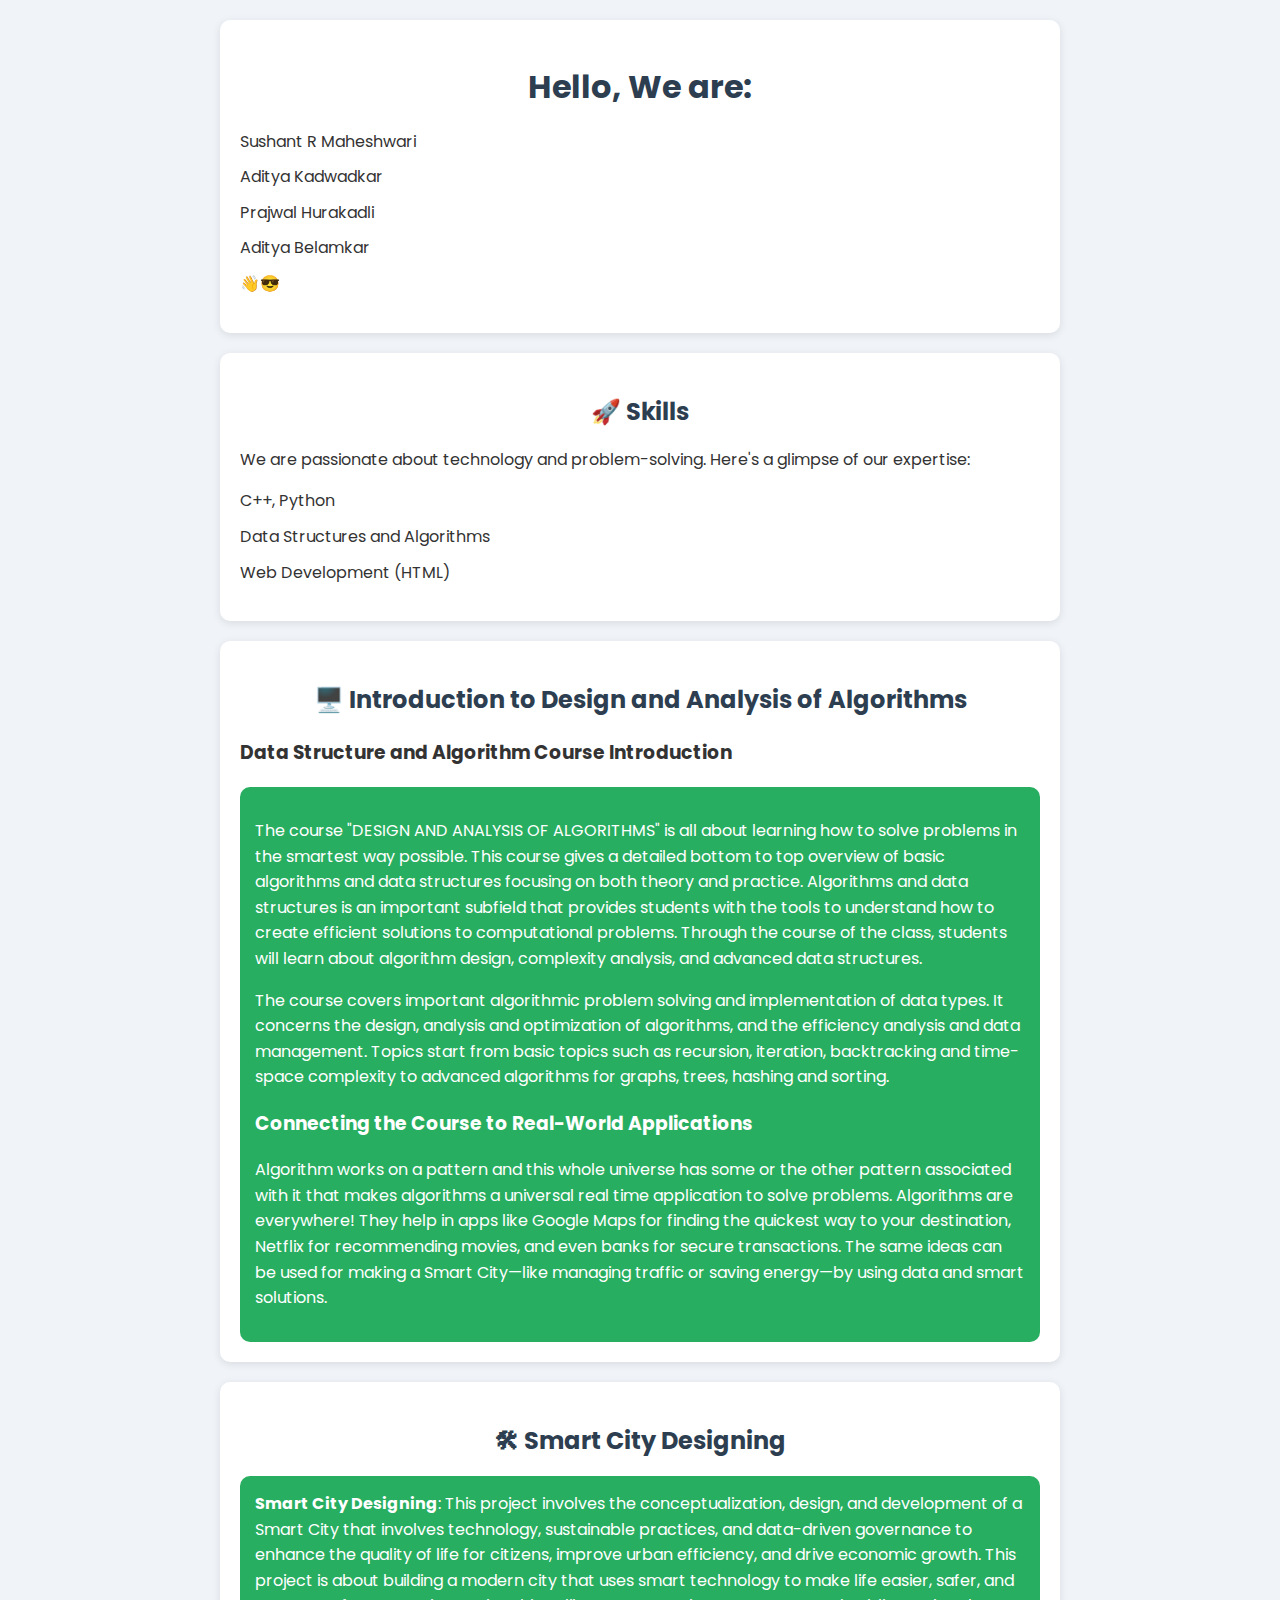
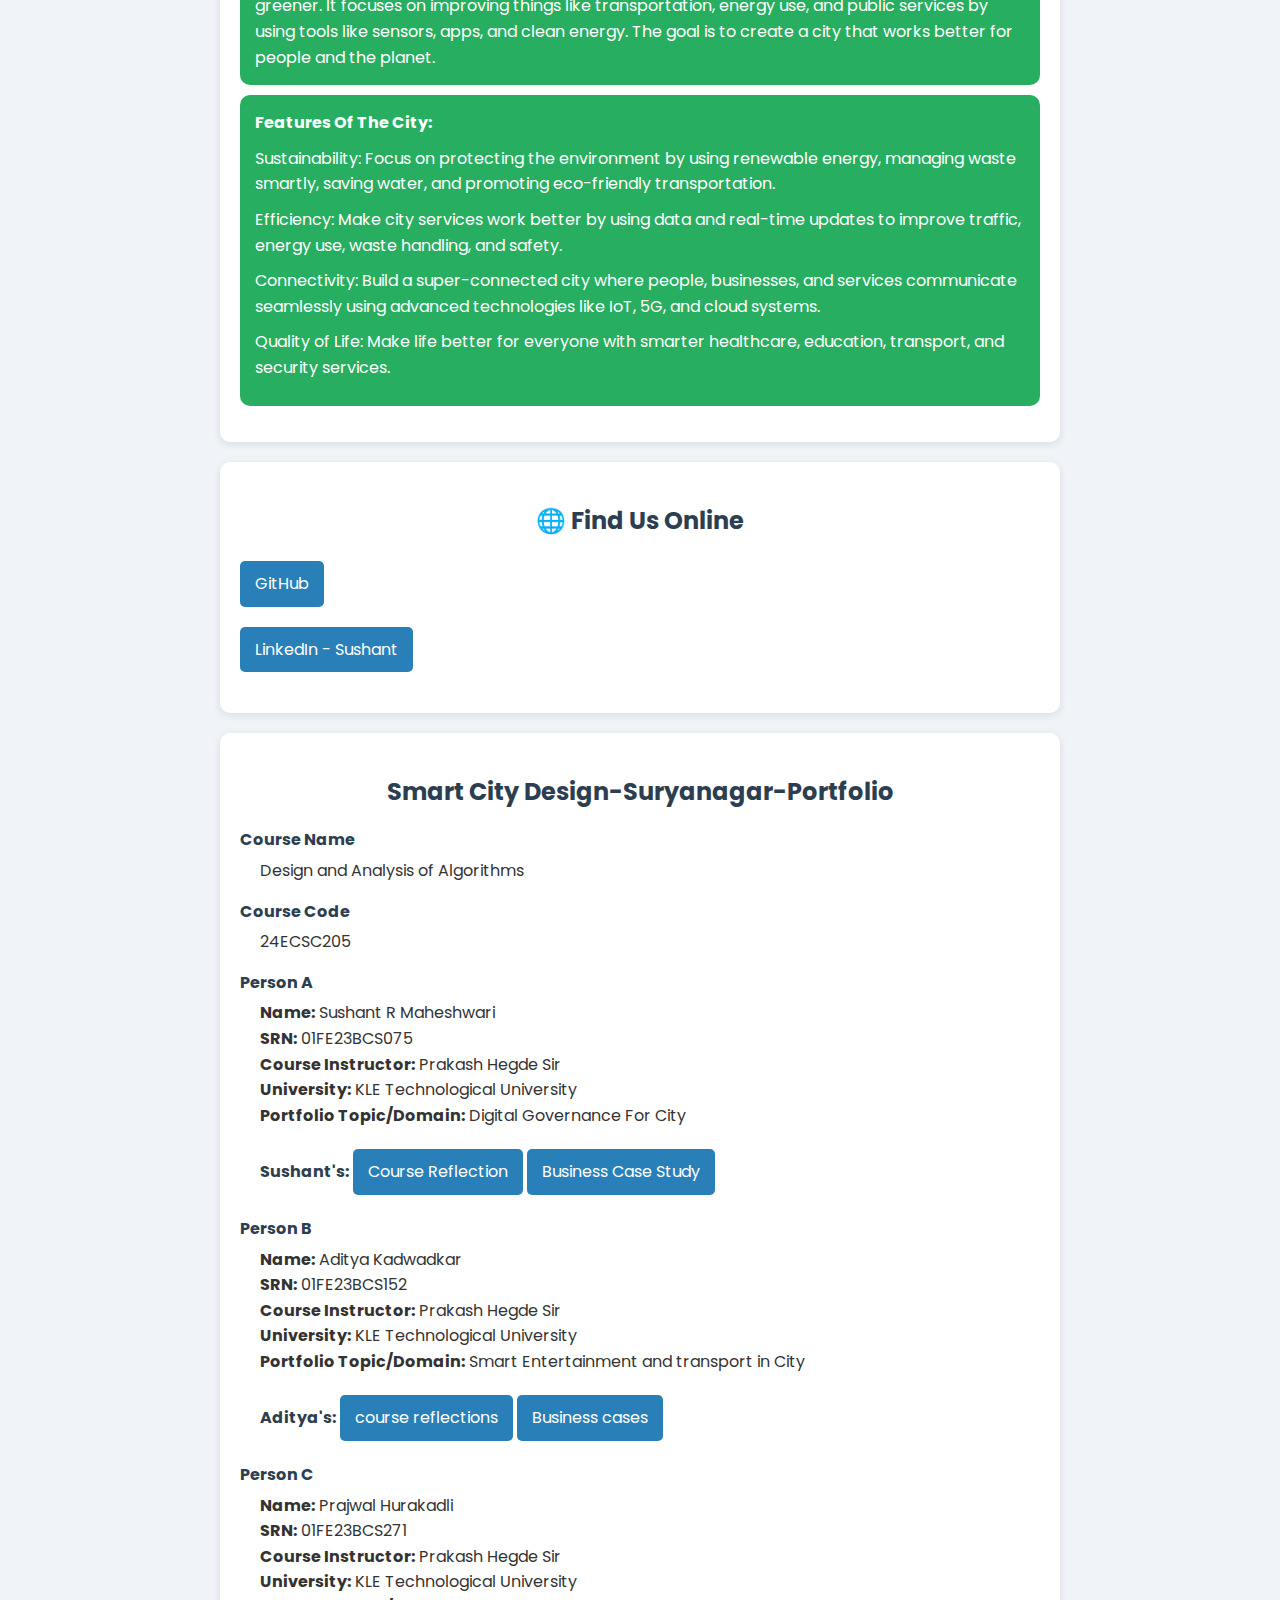
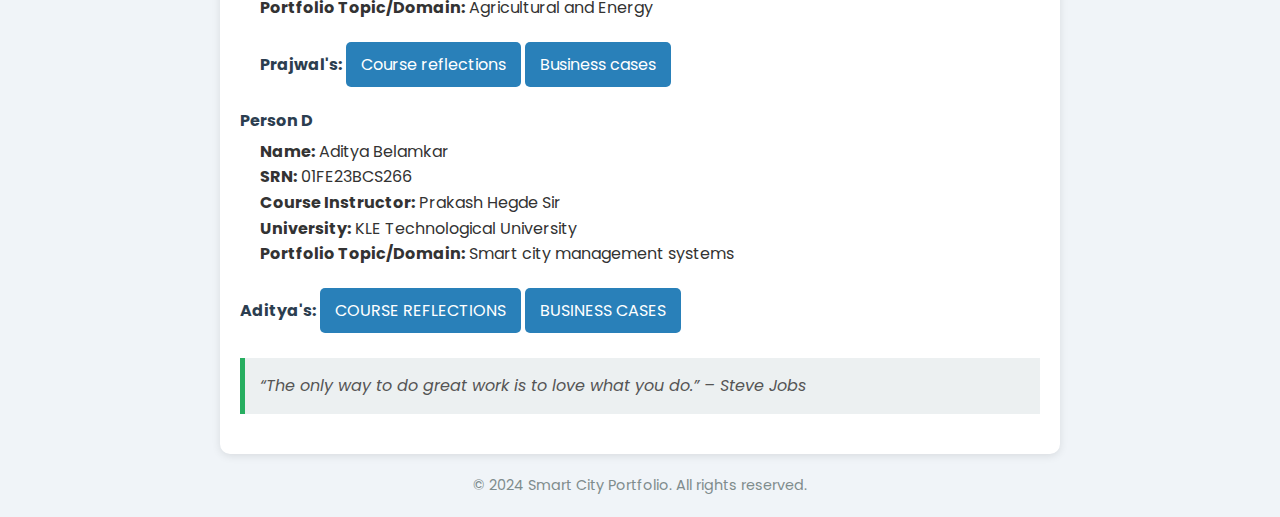
==== index.html @ e856e41c "index.html" ====
<!DOCTYPE html>
<html lang="en">
<head>
    <meta charset="UTF-8">
    <meta name="viewport" content="width=device-width, initial-scale=1.0">
    <title>Portfolio</title>
    <link href="https://fonts.googleapis.com/css2?family=Poppins:wght@300;400;600&display=swap" rel="stylesheet">
    <style>
        body {
            font-family: 'Poppins', sans-serif;
            margin: 0;
            padding: 0;
            background-color: #f0f4f8; /* Soft light blue */
            color: #333; /* Dark text for contrast */
            line-height: 1.6;
        }

        header, section {
            margin: 20px auto;
            padding: 20px;
            max-width: 800px;
            background-color: white; /* Clean white sections */
            box-shadow: 0 2px 8px rgba(0, 0, 0, 0.1); /* Subtle shadow */
            border-radius: 10px;
        }

        h1, h2 {
            text-align: center;
            color: #2c3e50; /* Deep blue for headings */
            margin-bottom: 10px;
        }

        h1 {
            font-size: 2rem;
        }

        h2 {
            font-size: 1.5rem;
        }

        ul {
            list-style: none;
            padding: 0;
        }

        ul li {
            margin: 10px 0;
        }

        .project-description {
            background-color: #27ae60; /* Green background for emphasis */
            color: white;
            padding: 15px;
            border-radius: 10px;
            font-size: 1rem;
        }

        a {
            text-decoration: none;
            color: white;
        }

        a:hover {
            opacity: 0.9;
        }

        .button {
            display: inline-block;
            background-color: #2980b9; /* Vibrant blue */
            padding: 10px 15px;
            margin: 5px 0;
            border-radius: 5px;
            font-size: 1rem;
            text-align: center;
        }

        .button:hover {
            background-color: #21618c; /* Slightly darker on hover */
        }

        blockquote {
            font-style: italic;
            margin: 20px 0;
            padding: 15px;
            background-color: #ecf0f1; /* Light grey */
            border-left: 5px solid #27ae60; /* Green border */
            color: #555;
        }

        dl dt {
            font-weight: bold;
            margin-top: 10px;
            color: #2c3e50; /* Dark blue for emphasis */
        }

        dl dd {
            margin: 5px 0 15px 20px;
        }

        footer {
            text-align: center;
            margin: 20px 0;
            font-size: 0.9rem;
            color: #7f8c8d; /* Muted grey */
        }
    </style>
</head>
<body>
    <header>
        <h1>Hello, We are:</h1>
        <ul>
            <li>Sushant R Maheshwari</li>
            <li>Aditya Kadwadkar</li>
            <li>Prajwal Hurakadli</li>
            <li>Aditya Belamkar </li>
            <li>👋😎</li>
        </ul>
    </header>
 <section>
        <h2>🚀 Skills</h2>
        <p>We are passionate about technology and problem-solving. Here's a glimpse of our expertise:</p>
        <ul>
            <li>C++, Python</li>
            <li>Data Structures and Algorithms</li>
            <li>Web Development (HTML)</li>
        </ul>
    </section>
    
<section>
    <h2>🖥️ Introduction to Design and Analysis of Algorithms</h2>
    <h3>Data Structure and Algorithm Course Introduction</h3>
    <div class="project-description">
        <p>
            The course "DESIGN AND ANALYSIS OF ALGORITHMS" is all about learning how to solve problems in the smartest way possible. 
            This course gives a detailed bottom to top overview of basic algorithms and data structures focusing on both theory and practice. Algorithms and data structures is an important subfield that provides students with the tools to understand how to create efficient solutions to computational problems. Through the course of the class, students will learn about algorithm design, complexity analysis, and advanced data structures.
        </p>
        <p>
            The course covers important algorithmic problem solving and implementation of data types. It concerns the design, analysis and optimization of algorithms, and the efficiency analysis and data management. Topics start from basic topics such as recursion, iteration, backtracking and time-space complexity to advanced algorithms for graphs, trees, hashing and sorting.
        </p>
        <h3>Connecting the Course to Real-World Applications</h3>
        <p>
            Algorithm works on a pattern and this whole universe has some or the other pattern associated with it that makes algorithms a universal real time application to solve problems.
            Algorithms are everywhere! They help in apps like Google Maps for finding the quickest way to your destination, Netflix for recommending movies, 
            and even banks for secure transactions. The same ideas can be used for making a Smart City—like managing traffic or saving energy—by using data and smart solutions.
        </p>
    </div>
</section>


    <section>
        <h2>🛠 Smart City Designing</h2>
        <ul>
            <li class="project-description">
                <strong>Smart City Designing</strong>: This project involves the conceptualization, design, and development of a Smart City that involves technology, sustainable practices, and data-driven governance to enhance the quality of life for citizens, improve urban efficiency, and drive economic growth. This project is about building a modern city that uses smart technology to make life easier, safer, and greener. It focuses on improving things like transportation, energy use, and public services by using tools like sensors, apps, and clean energy. The goal is to create a city that works better for people and the planet.</strong>
            </li>
            <li class="project-description">
                <strong>Features Of The City:</strong>
                <ul>
                    <li>Sustainability: Focus on protecting the environment by using renewable energy, managing waste smartly, saving water, and promoting eco-friendly transportation.</li>
                    <li>Efficiency: Make city services work better by using data and real-time updates to improve traffic, energy use, waste handling, and safety.</li>
                    <li>Connectivity: Build a super-connected city where people, businesses, and services communicate seamlessly using advanced technologies like IoT, 5G, and cloud systems.</li>
                    <li>Quality of Life: Make life better for everyone with smarter healthcare, education, transport, and security services.</li>
                </ul>
            </li>
        </ul>
    </section>
    <section>
        <h2>🌐 Find Us Online</h2>
        <ul>
            <li><a href="https://github.com/Sushant-RM" target="_blank" class="button">GitHub</a></li>
            <li><a href="https://www.linkedin.com/in/sushant-maheshwari-934bab280" target="_blank" class="button">LinkedIn - Sushant</a></li>
        </ul>
    </section>

    <section>
        <h2>Smart City Design-Suryanagar-Portfolio</h2>
        <dl>             
            <dt>Course Name</dt>             
            <dd>Design and Analysis of Algorithms</dd>              
            <dt>Course Code</dt>             
            <dd>24ECSC205</dd>              
            <dt>Person A</dt>
            <dd>
                <strong>Name:</strong> Sushant R Maheshwari <br>
                <strong>SRN:</strong> 01FE23BCS075 <br>
                <strong>Course Instructor:</strong> Prakash Hegde Sir<br>
                <strong>University:</strong> KLE Technological University <br>
                <strong>Portfolio Topic/Domain:</strong> Digital Governance For City
            </dd>
         <dd>
          <p>
            <span style="font-weight: bold; color: #2c3e50;">Sushant's:</span>
            <a href="sushant.html" target="_blank" class="button">
               Course Reflection
            </a>
            <a href="sushant_business_case_study.html" target="_blank" class="button">Business Case Study</a>
          </p> 
            </dd>
            <dt>Person B</dt>
            <dd>
                <strong>Name:</strong> Aditya Kadwadkar <br>
                <strong>SRN:</strong> 01FE23BCS152 <br>
                <strong>Course Instructor:</strong> Prakash Hegde Sir <br>
                <strong>University:</strong> KLE Technological University <br>
                <strong>Portfolio Topic/Domain:</strong> Smart Entertainment and transport in City
            </dd>
            <dd>
             <p>
              <span style="font-weight: bold; color: #2c3e50;">Aditya's:</span>
              <a href="https://sushant-rm.github.io/Aditya-s-webpage/" target="_blank" class="button">
                course reflections
              </a>
              <span style="font-weight: bold; color: #2c3e50;"> </span>
              <a href="https://adityakadwadkar.github.io/Aditya-s-case-study/" target="_blank" class="button">
                Business cases
              </a>
           </p>
           </dd>
            <dt>Person C</dt>
    <dd>
        <strong>Name:</strong> Prajwal Hurakadli <br>
        <strong>SRN:</strong> 01FE23BCS271 <br>
        <strong>Course Instructor:</strong> Prakash Hegde Sir <br>
        <strong>University:</strong> KLE Technological University <br>
        <strong>Portfolio Topic/Domain:</strong> Agricultural and  Energy
    </dd>
         <dd>
             <p>
              <span style="font-weight: bold; color: #2c3e50;">Prajwal's:</span>
              <a href="https://prajwalhurakadli.github.io/Bus-Case/" target="_blank" class="button">
                Course reflections
              </a>
              <span style="font-weight: bold; color: #2c3e50;"> </span>
              <a href="https://prajwalhurakadli.github.io/BusinessCase/" target="_blank" class="button">
                Business cases
              </a>
           </p>
           </dd>

    <dt>Person D</dt>
    <dd>
        <strong>Name:</strong> Aditya Belamkar <br>
        <strong>SRN:</strong> 01FE23BCS266 <br>
        <strong>Course Instructor:</strong> Prakash Hegde Sir <br>
        <strong>University:</strong> KLE Technological University <br>
        <strong>Portfolio Topic/Domain:</strong> Smart city management systems
    </dd>
         <p>
              <span style="font-weight: bold; color: #2c3e50;">Aditya's:</span>
              <a href="https://sushant-rm.github.io/ADITYA-BELAMKAR/" target="_blank" class="button">
                COURSE REFLECTIONS
              </a>
            <span style="font-weight: bold; color: #2c3e50;"> </span>
              <a href="https://adityasbelamkar.github.io/BUSINESS-CASES.github.io/" target="_blank" class="button">
              BUSINESS CASES
              </a>
           </p>
        </dl>
        <blockquote>“The only way to do great work is to love what you do.” – Steve Jobs</blockquote>


    </section>
    <footer>
        &copy; 2024 Smart City Portfolio. All rights reserved.
    </footer>
</body>
</html>
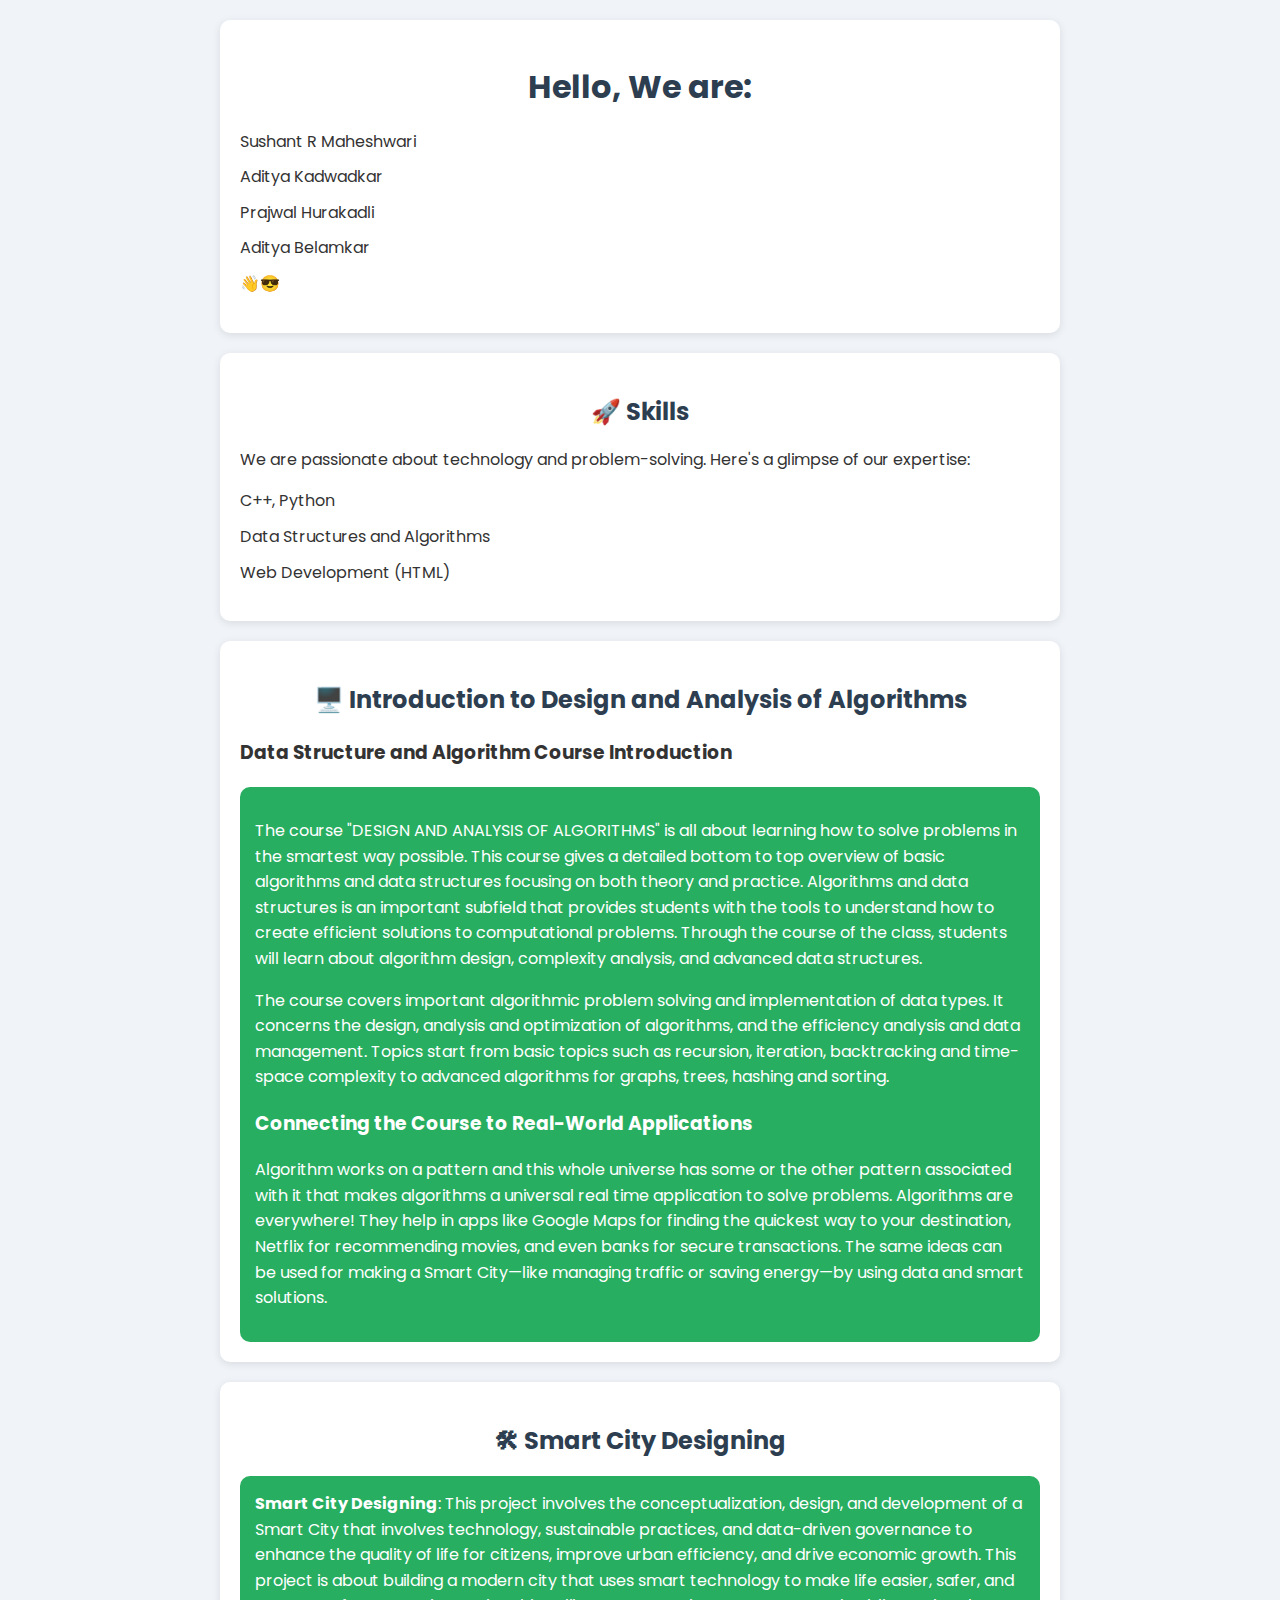
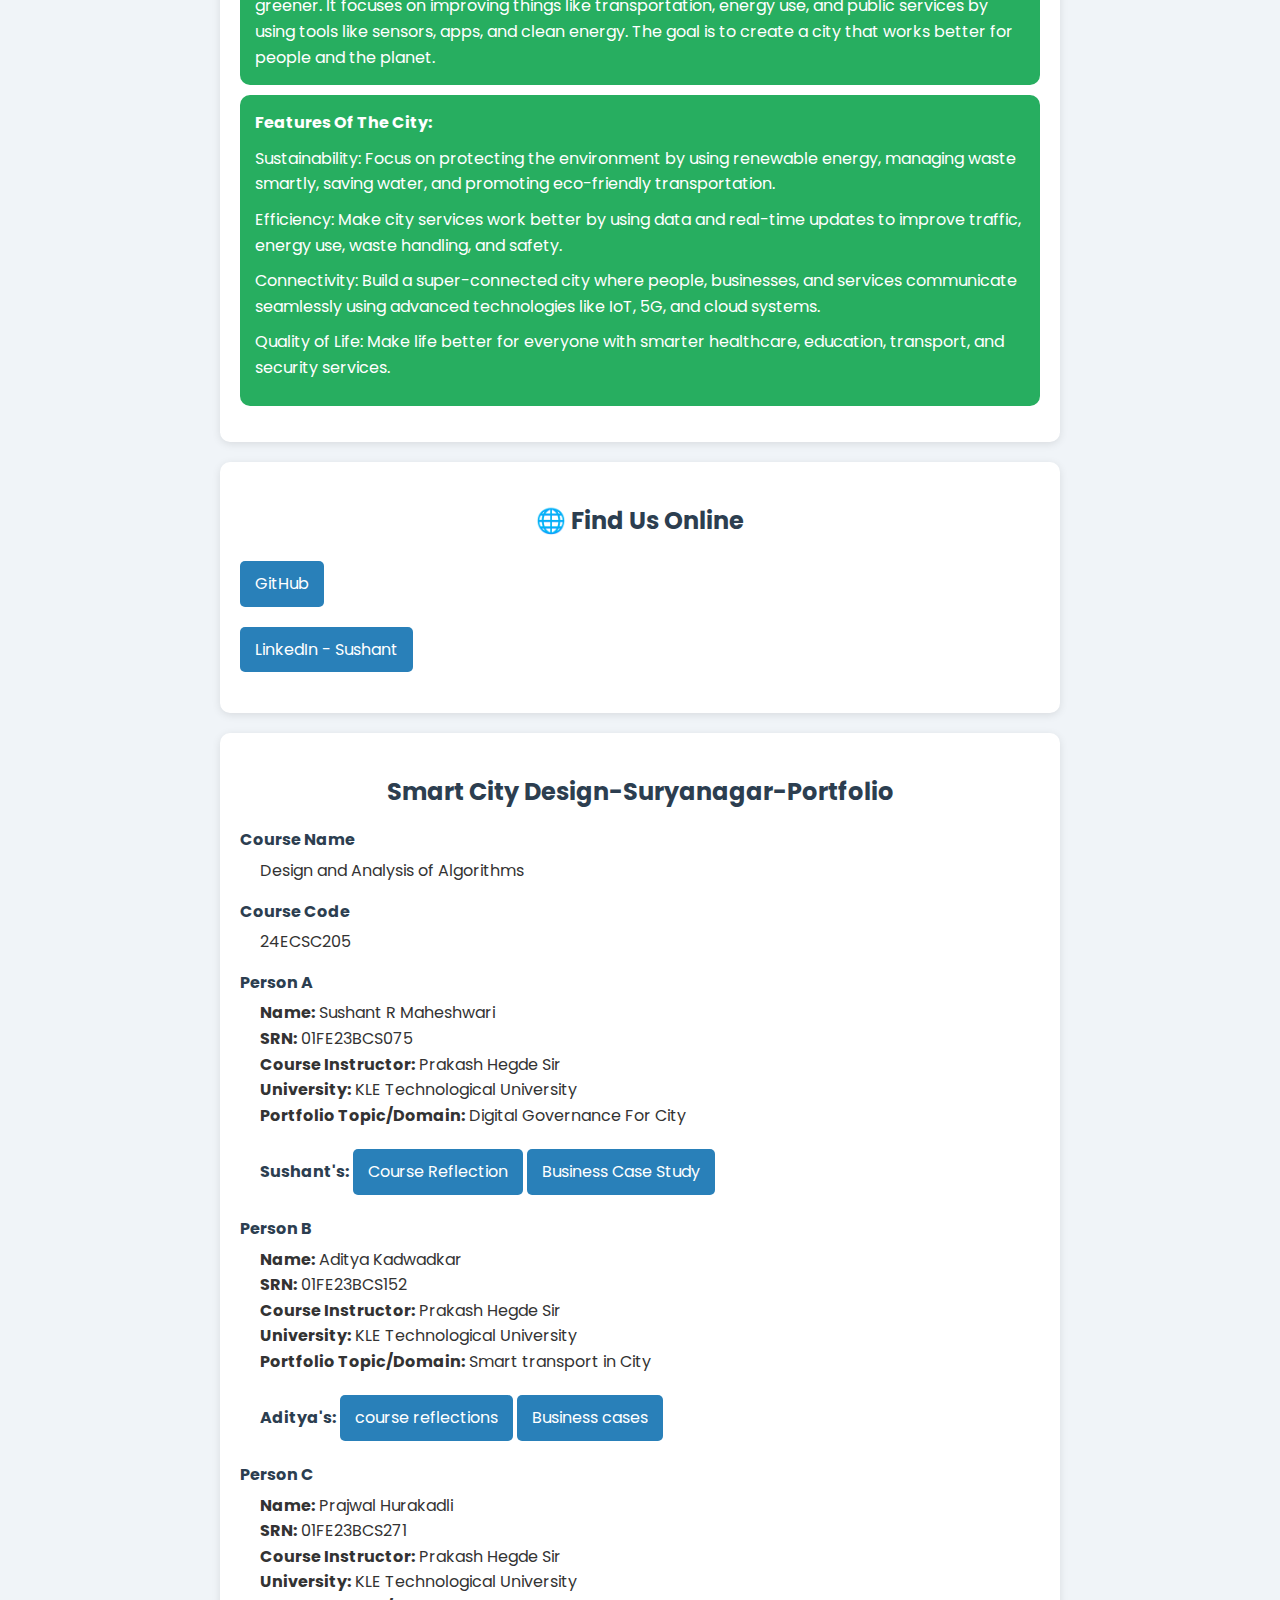
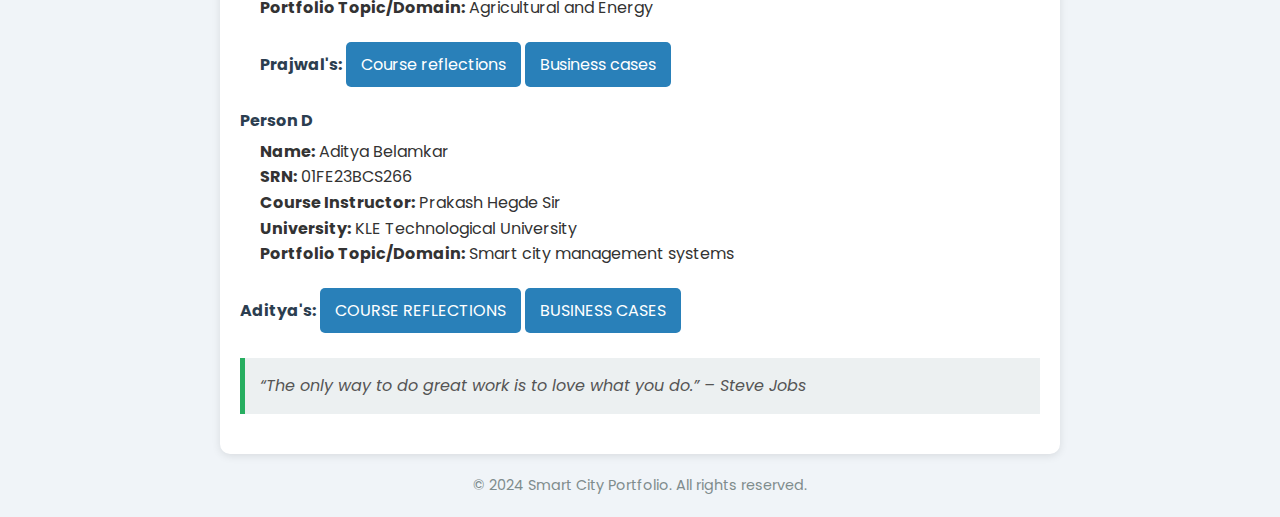
==== commit f3655ec6: "Update index.html" ====
--- a/index.html
+++ b/index.html
@@ -202,7 +202,7 @@
                 <strong>SRN:</strong> 01FE23BCS152 <br>
                 <strong>Course Instructor:</strong> Prakash Hegde Sir <br>
                 <strong>University:</strong> KLE Technological University <br>
-                <strong>Portfolio Topic/Domain:</strong> Smart Entertainment and transport in City
+                <strong>Portfolio Topic/Domain:</strong> Smart transport in City
             </dd>
             <dd>
              <p>
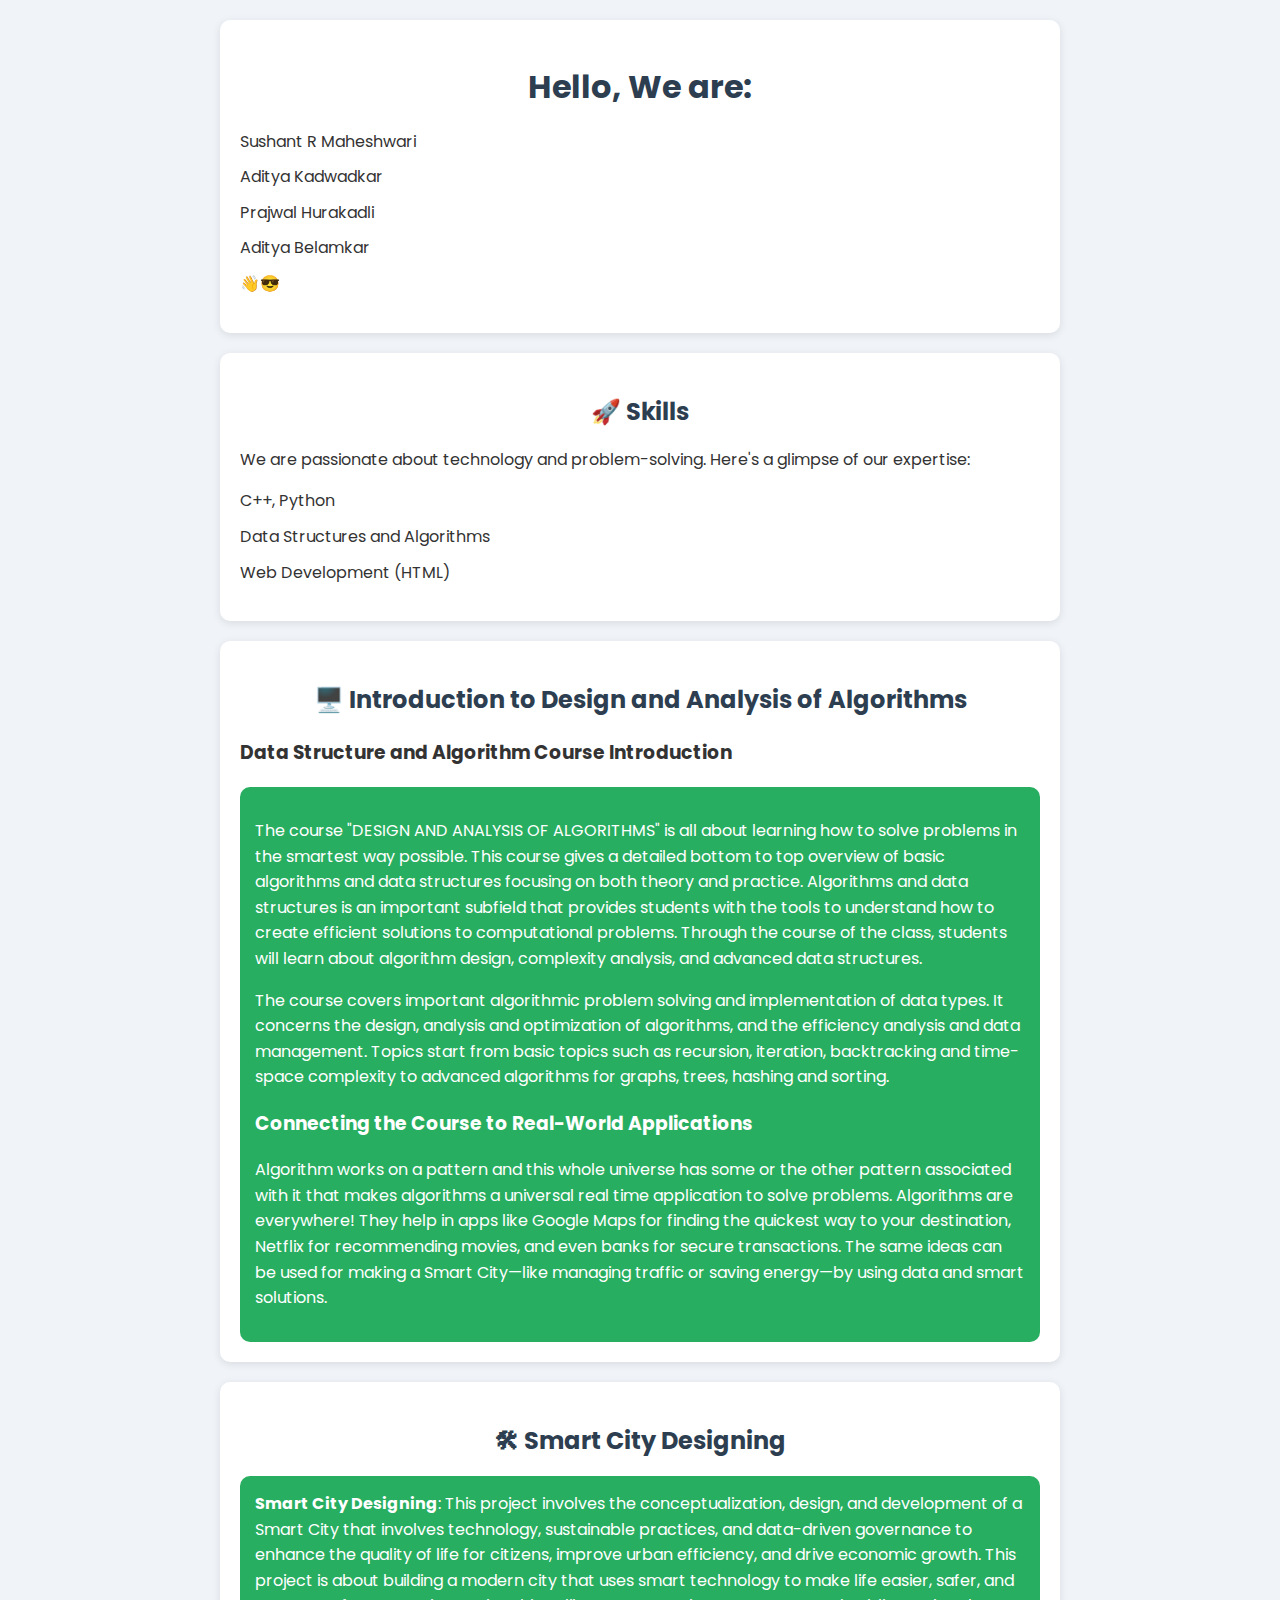
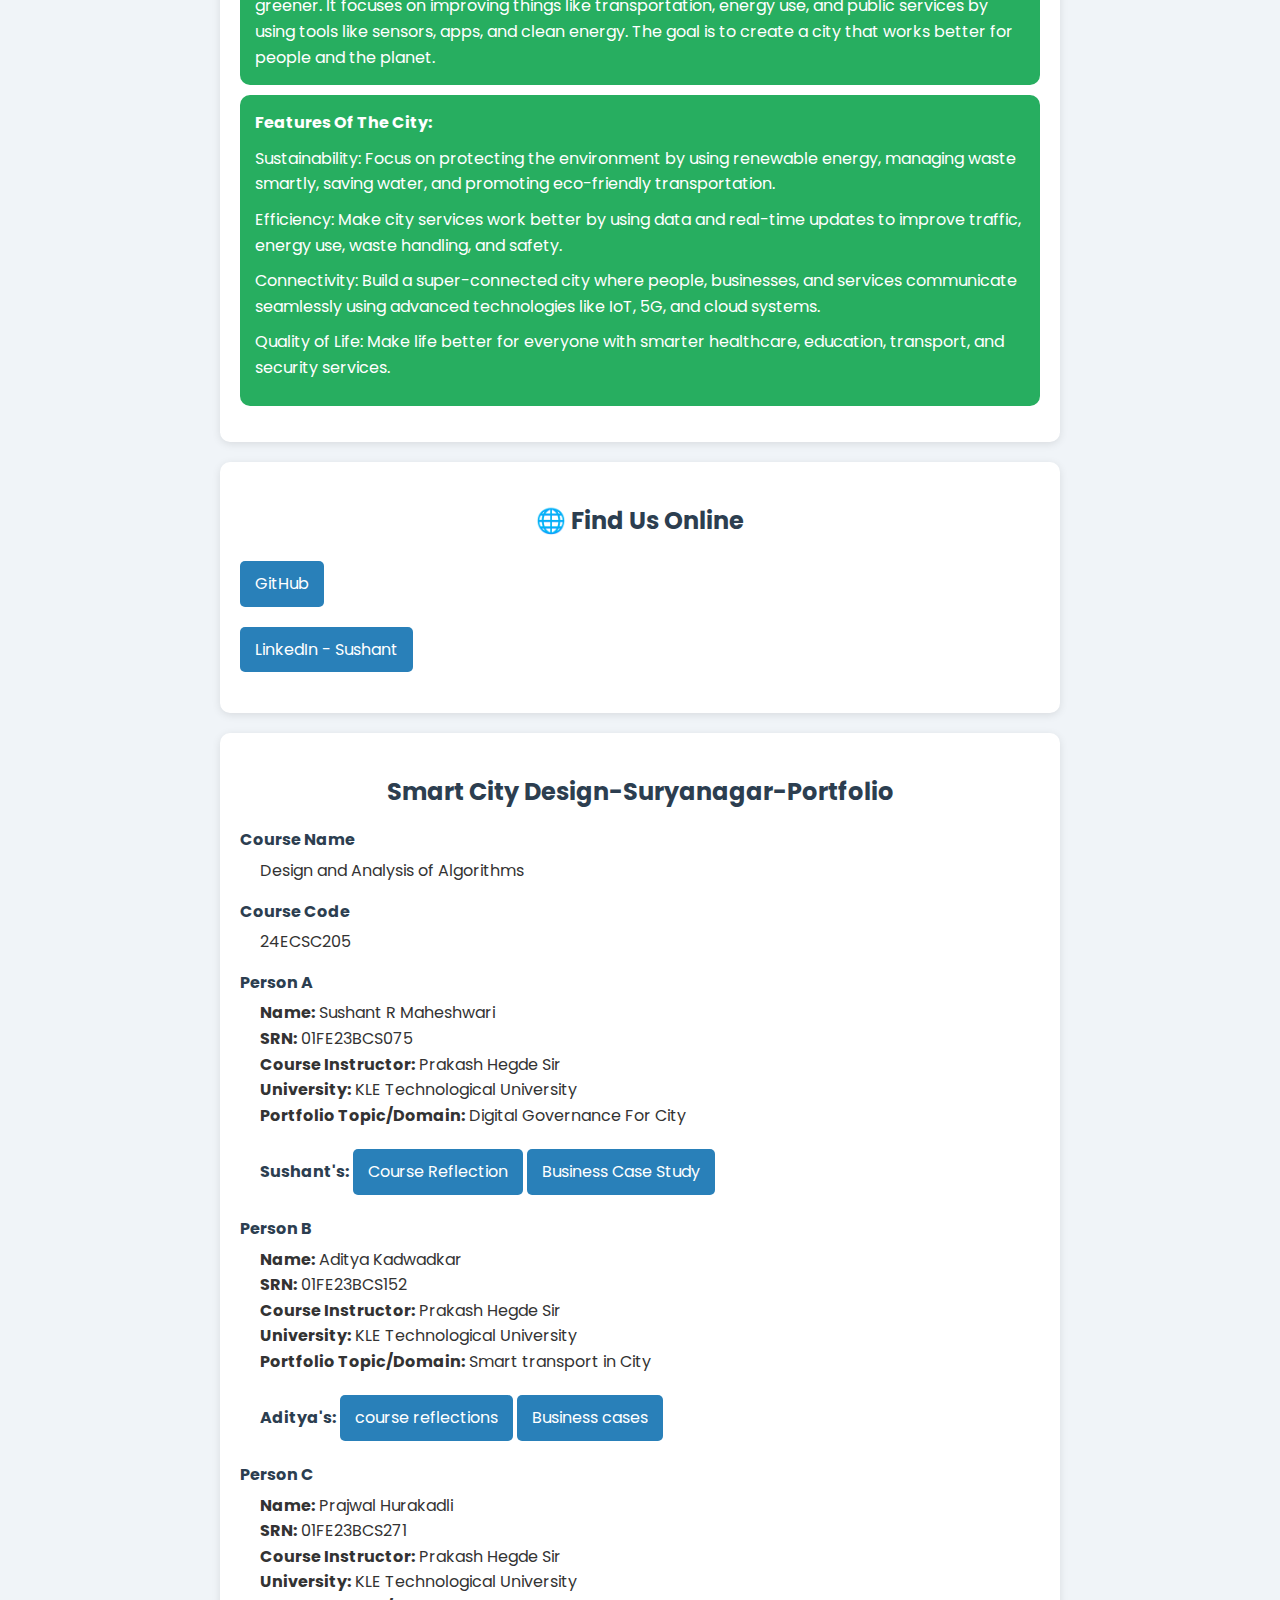
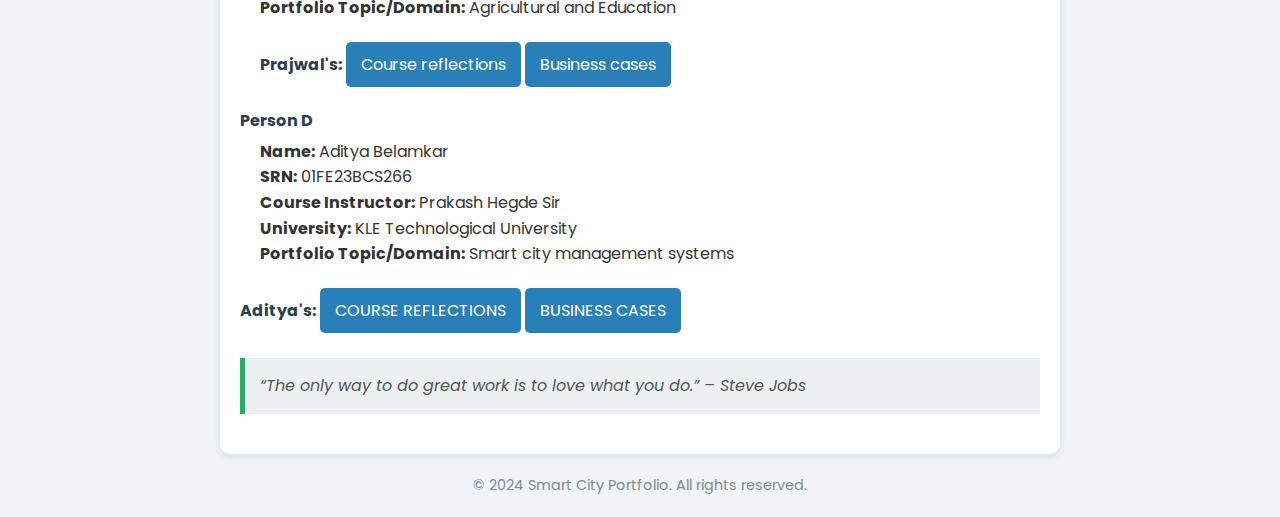
==== commit 67c173f6: "index.html" ====
--- a/index.html
+++ b/index.html
@@ -222,7 +222,7 @@
         <strong>SRN:</strong> 01FE23BCS271 <br>
         <strong>Course Instructor:</strong> Prakash Hegde Sir <br>
         <strong>University:</strong> KLE Technological University <br>
-        <strong>Portfolio Topic/Domain:</strong> Agricultural and  Energy
+        <strong>Portfolio Topic/Domain:</strong> Agricultural and Education
     </dd>
          <dd>
              <p>
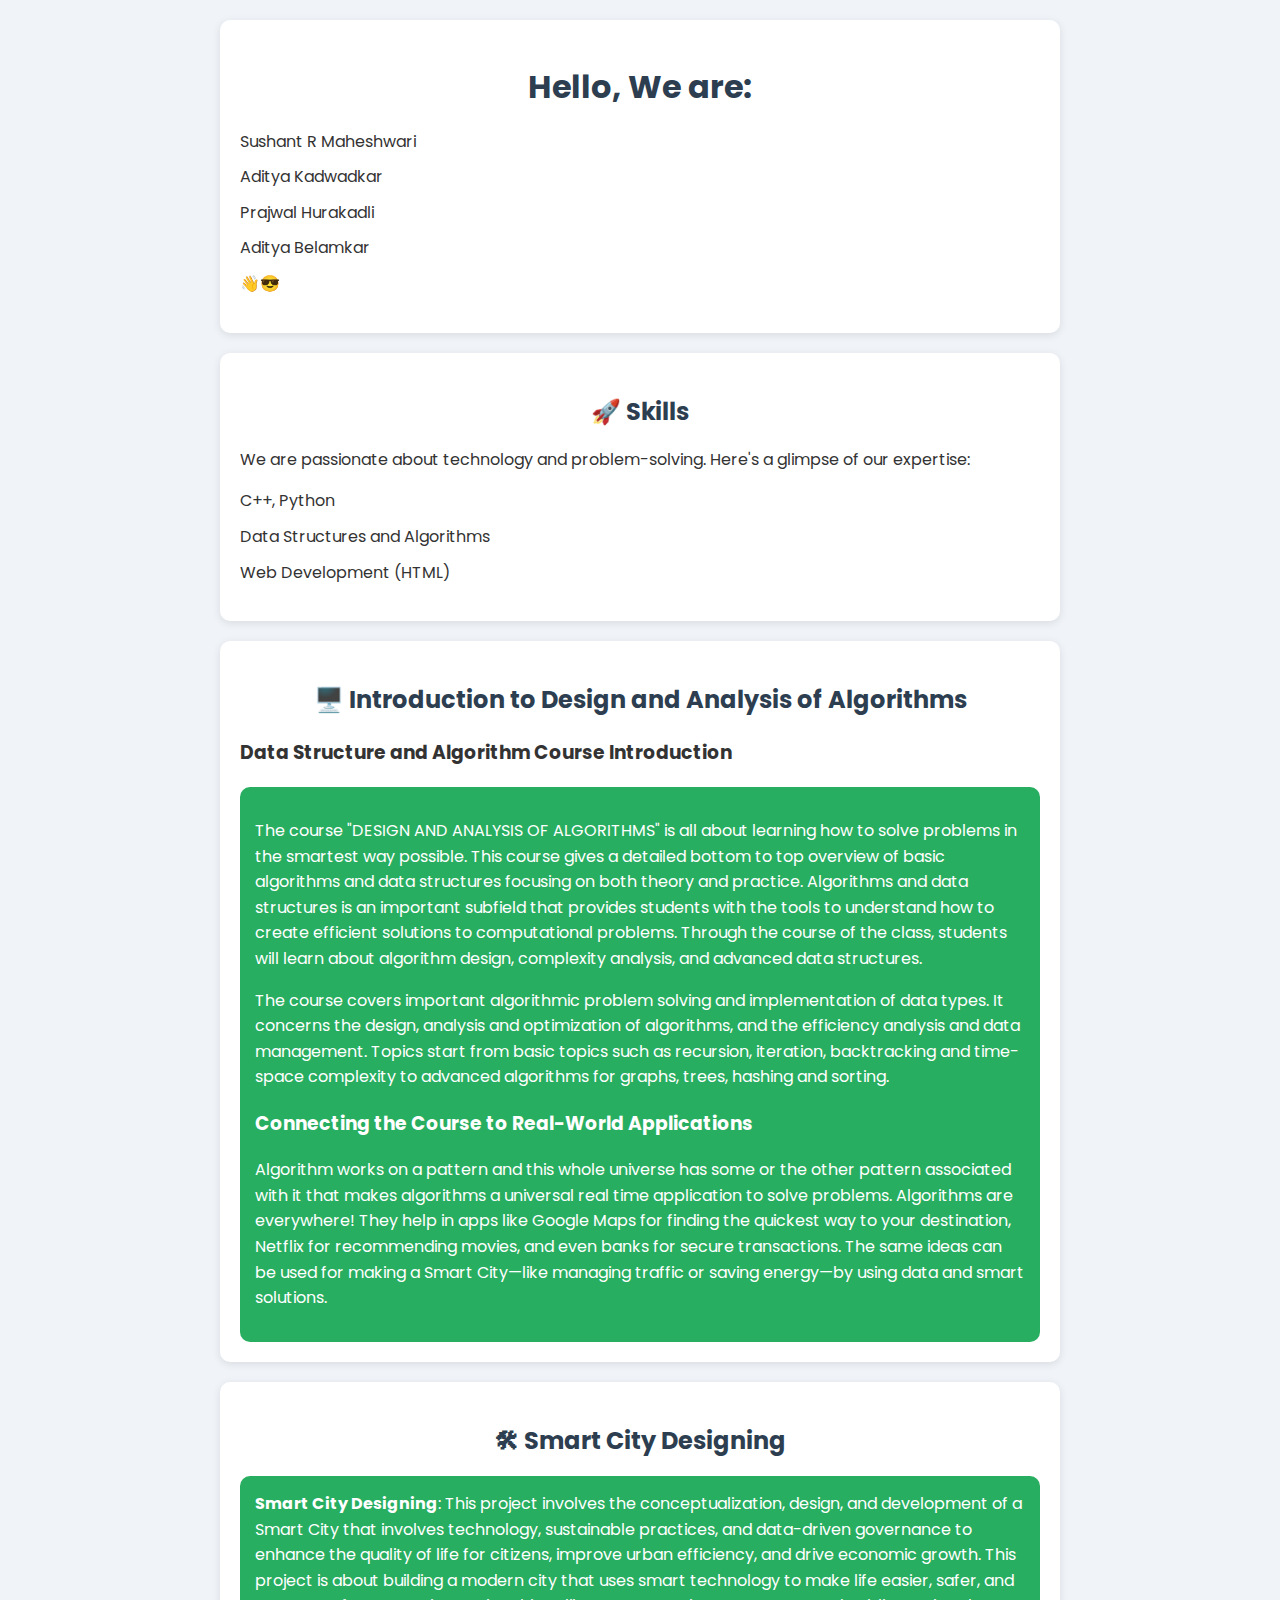
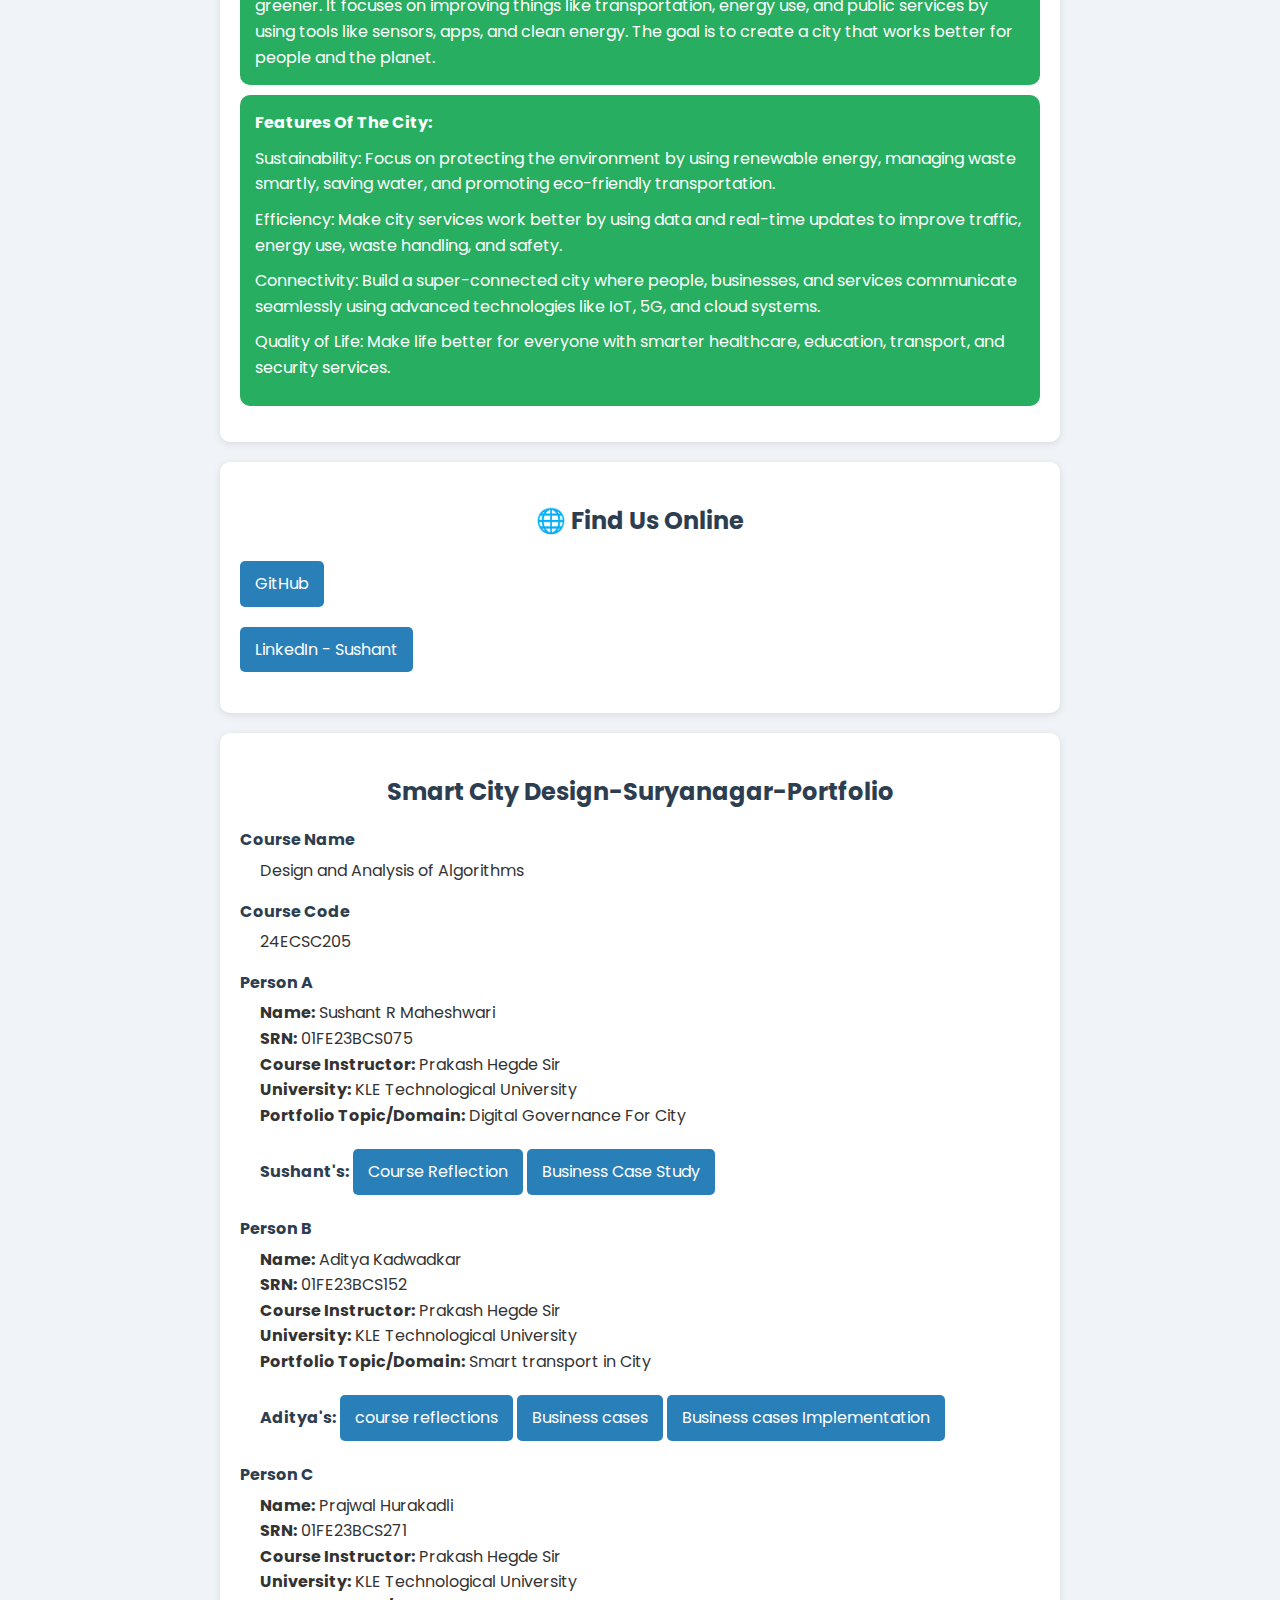
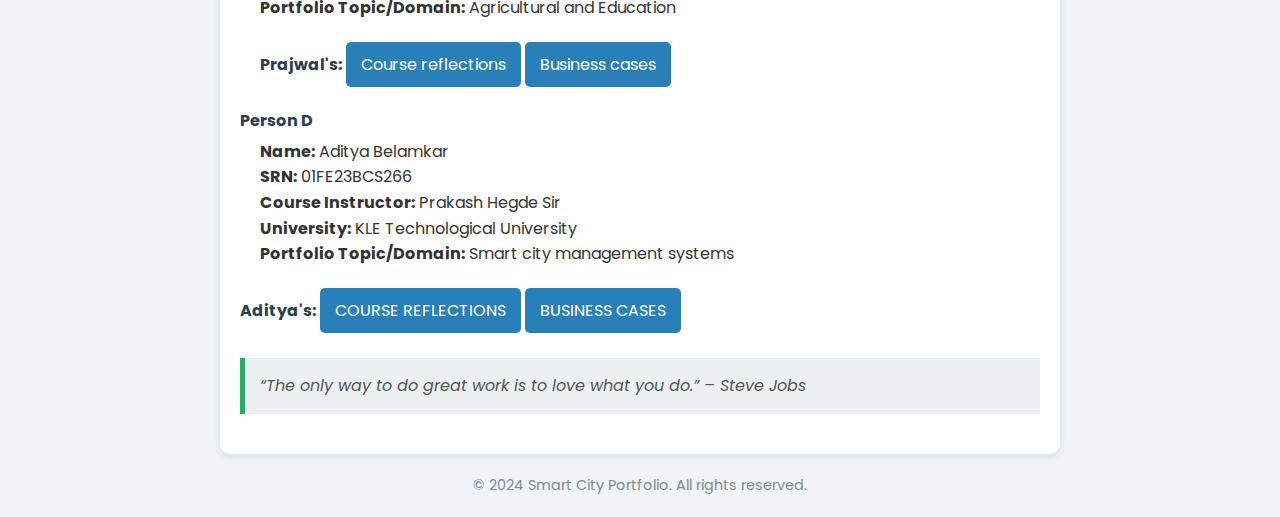
==== commit 83e2be73: "Update index.html" ====
--- a/index.html
+++ b/index.html
@@ -214,6 +214,10 @@
               <a href="https://adityakadwadkar.github.io/Aditya-s-case-study/" target="_blank" class="button">
                 Business cases
               </a>
+              <span style="font-weight: bold; color: #2c3e50;"> </span>
+              <a href="https://adityakadwadkar.github.io/Aditya-s-case-study/" target="_blank" class="button">
+                Business cases Implementation
+              </a>
            </p>
            </dd>
             <dt>Person C</dt>
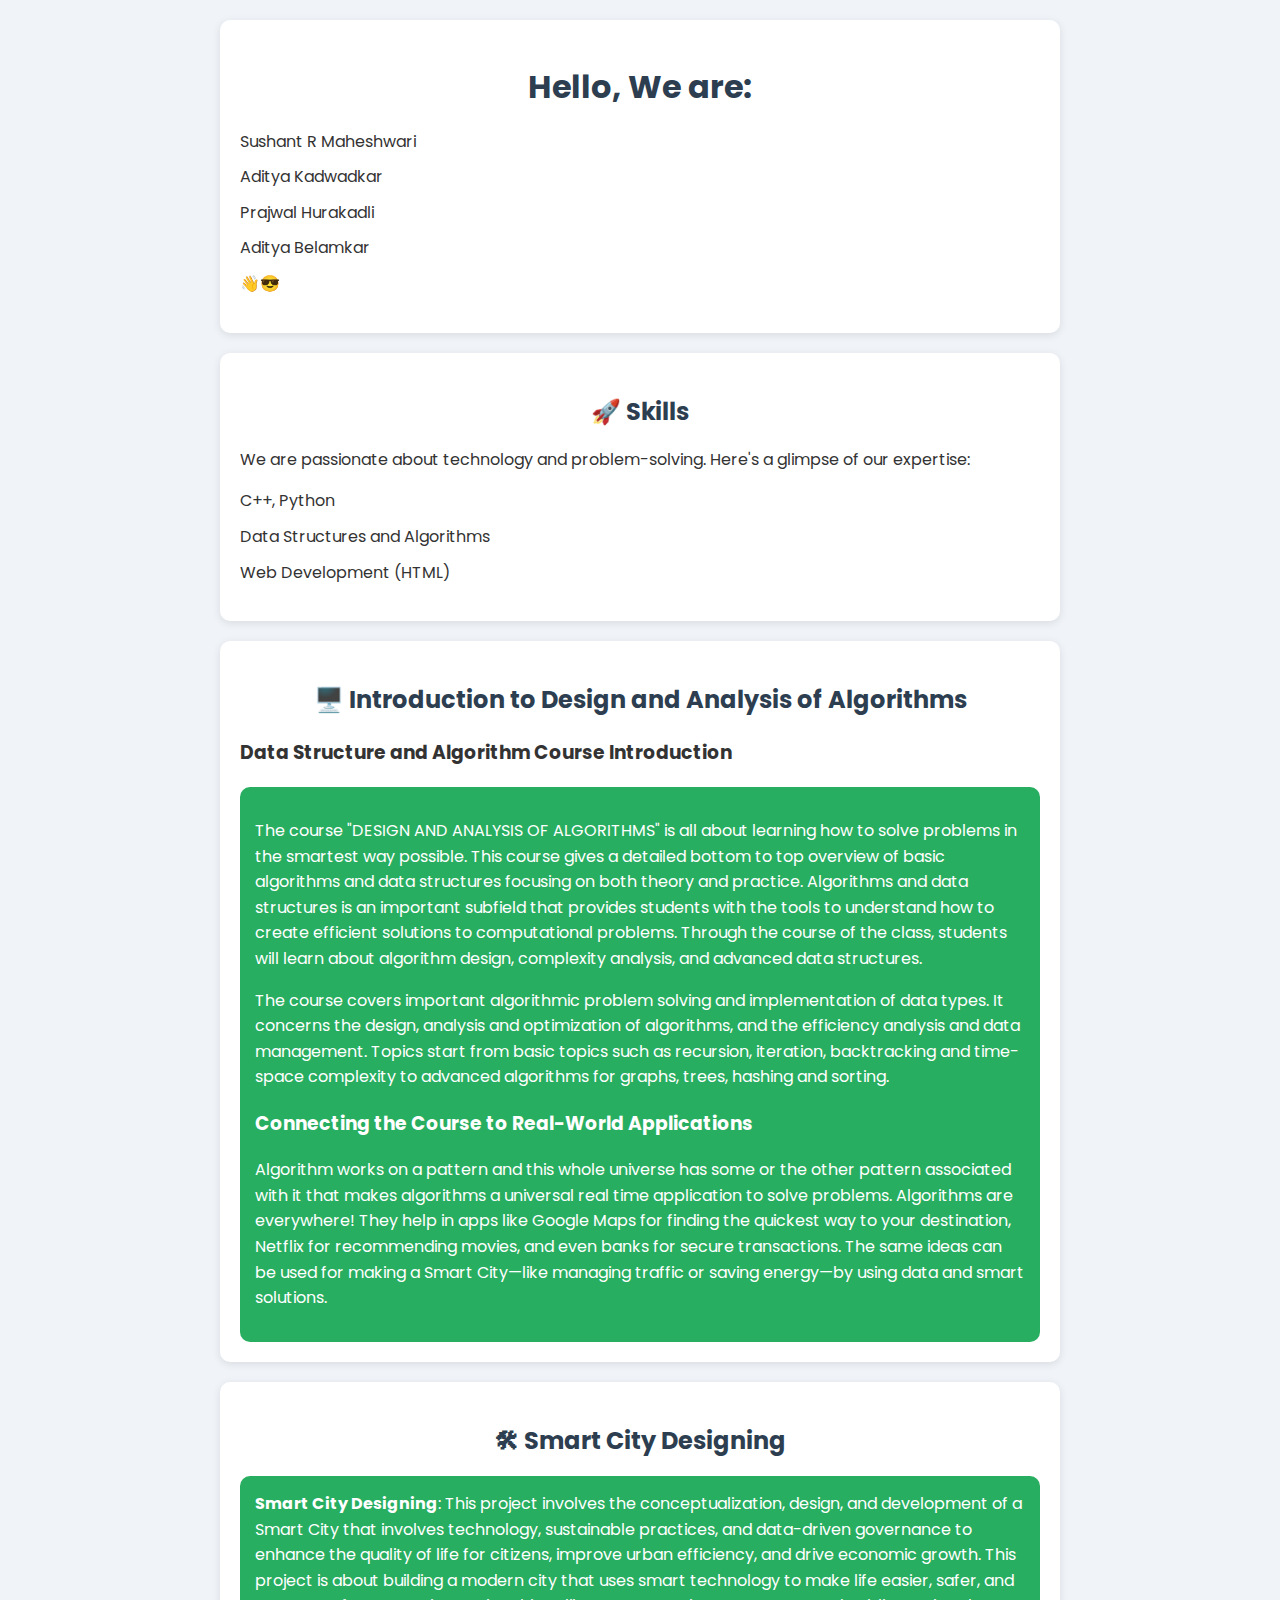
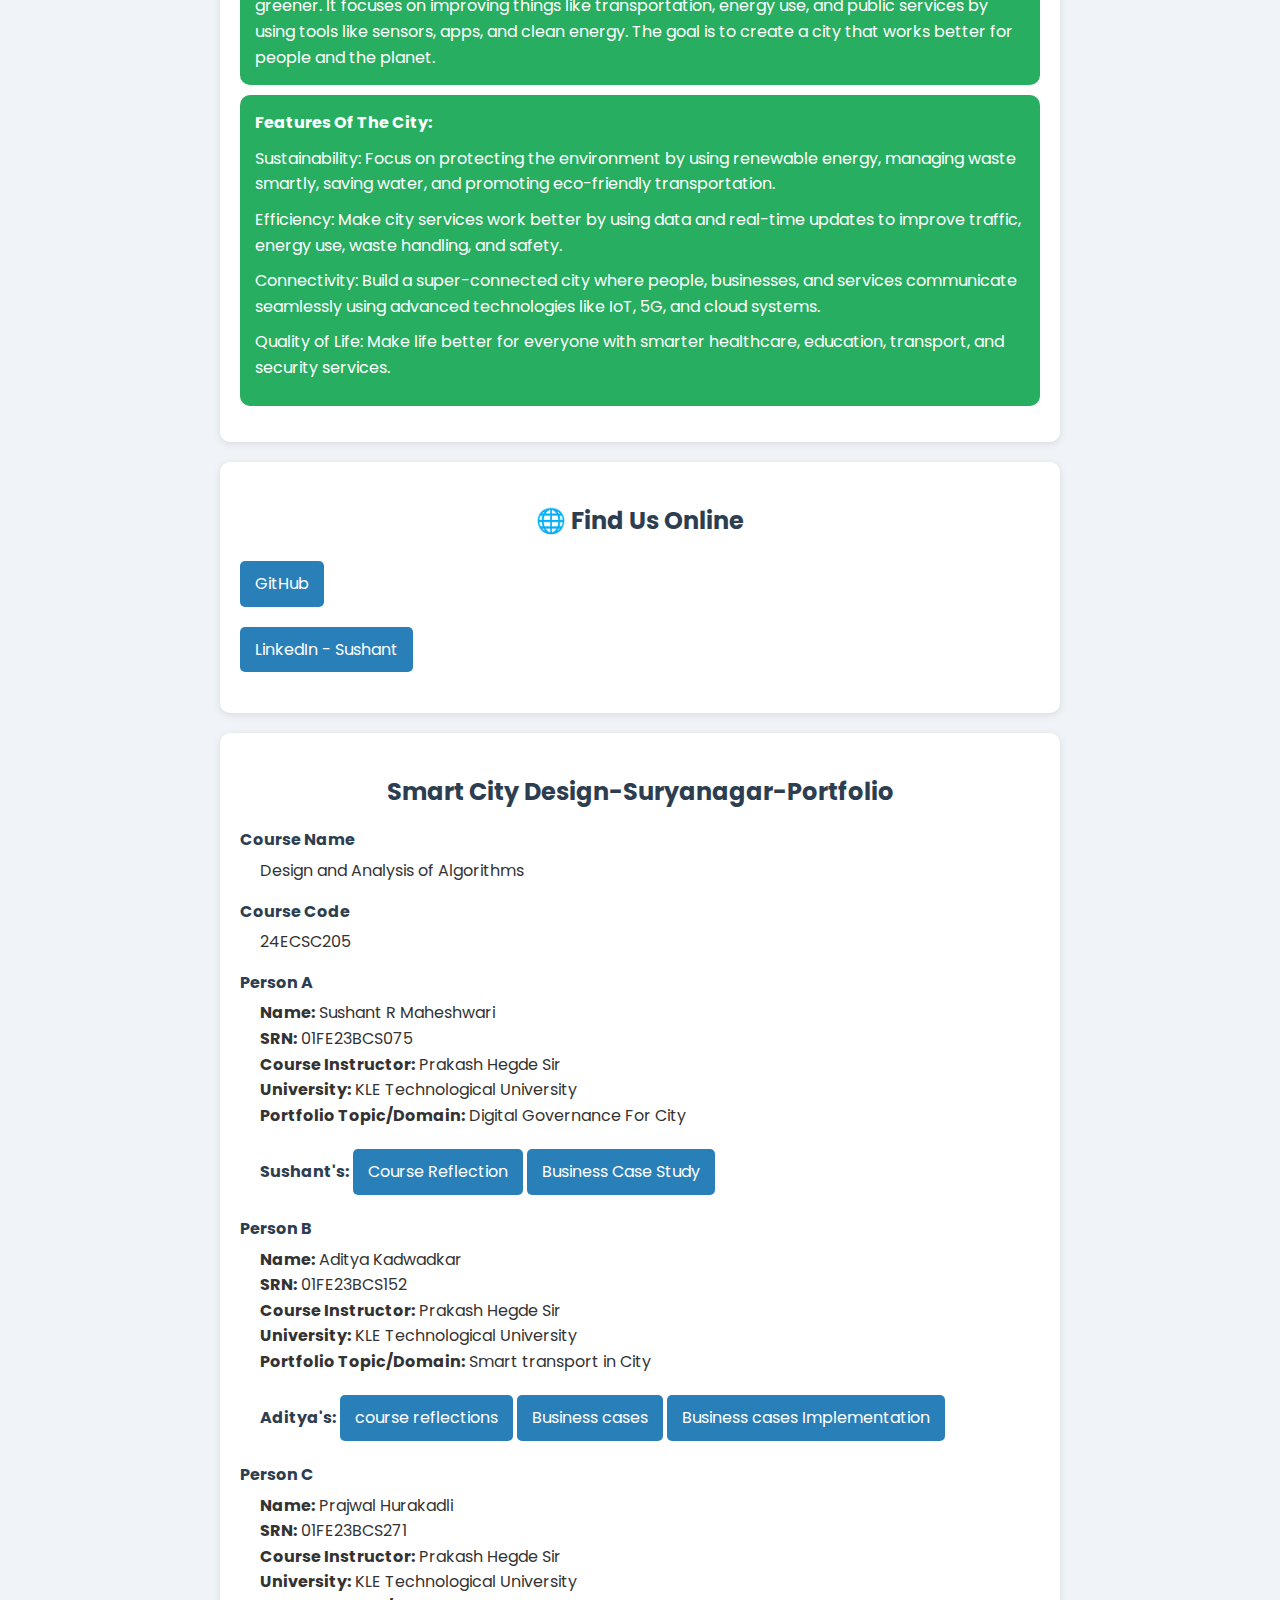
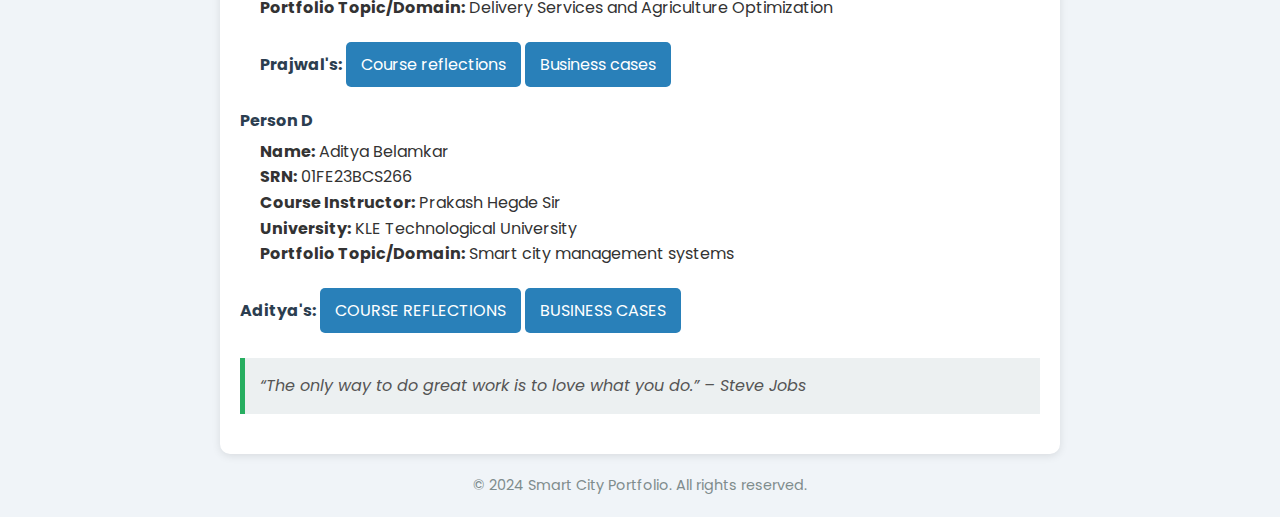
==== commit c693f58a: "index.html" ====
--- a/index.html
+++ b/index.html
@@ -215,7 +215,7 @@
                 Business cases
               </a>
               <span style="font-weight: bold; color: #2c3e50;"> </span>
-              <a href="https://adityakadwadkar.github.io/Aditya-s-case-study/" target="_blank" class="button">
+              <a href="https://adityakadwadkar.github.io/business-case-/" target="_blank" class="button">
                 Business cases Implementation
               </a>
            </p>
@@ -226,7 +226,7 @@
         <strong>SRN:</strong> 01FE23BCS271 <br>
         <strong>Course Instructor:</strong> Prakash Hegde Sir <br>
         <strong>University:</strong> KLE Technological University <br>
-        <strong>Portfolio Topic/Domain:</strong> Agricultural and Education
+        <strong>Portfolio Topic/Domain:</strong> Delivery Services and Agriculture Optimization
     </dd>
          <dd>
              <p>
@@ -235,7 +235,7 @@
                 Course reflections
               </a>
               <span style="font-weight: bold; color: #2c3e50;"> </span>
-              <a href="https://prajwalhurakadli.github.io/BusinessCase/" target="_blank" class="button">
+              <a href="https://prajwalhurakadli.github.io/All-Business-Cases/" target="_blank" class="button">
                 Business cases
               </a>
            </p>
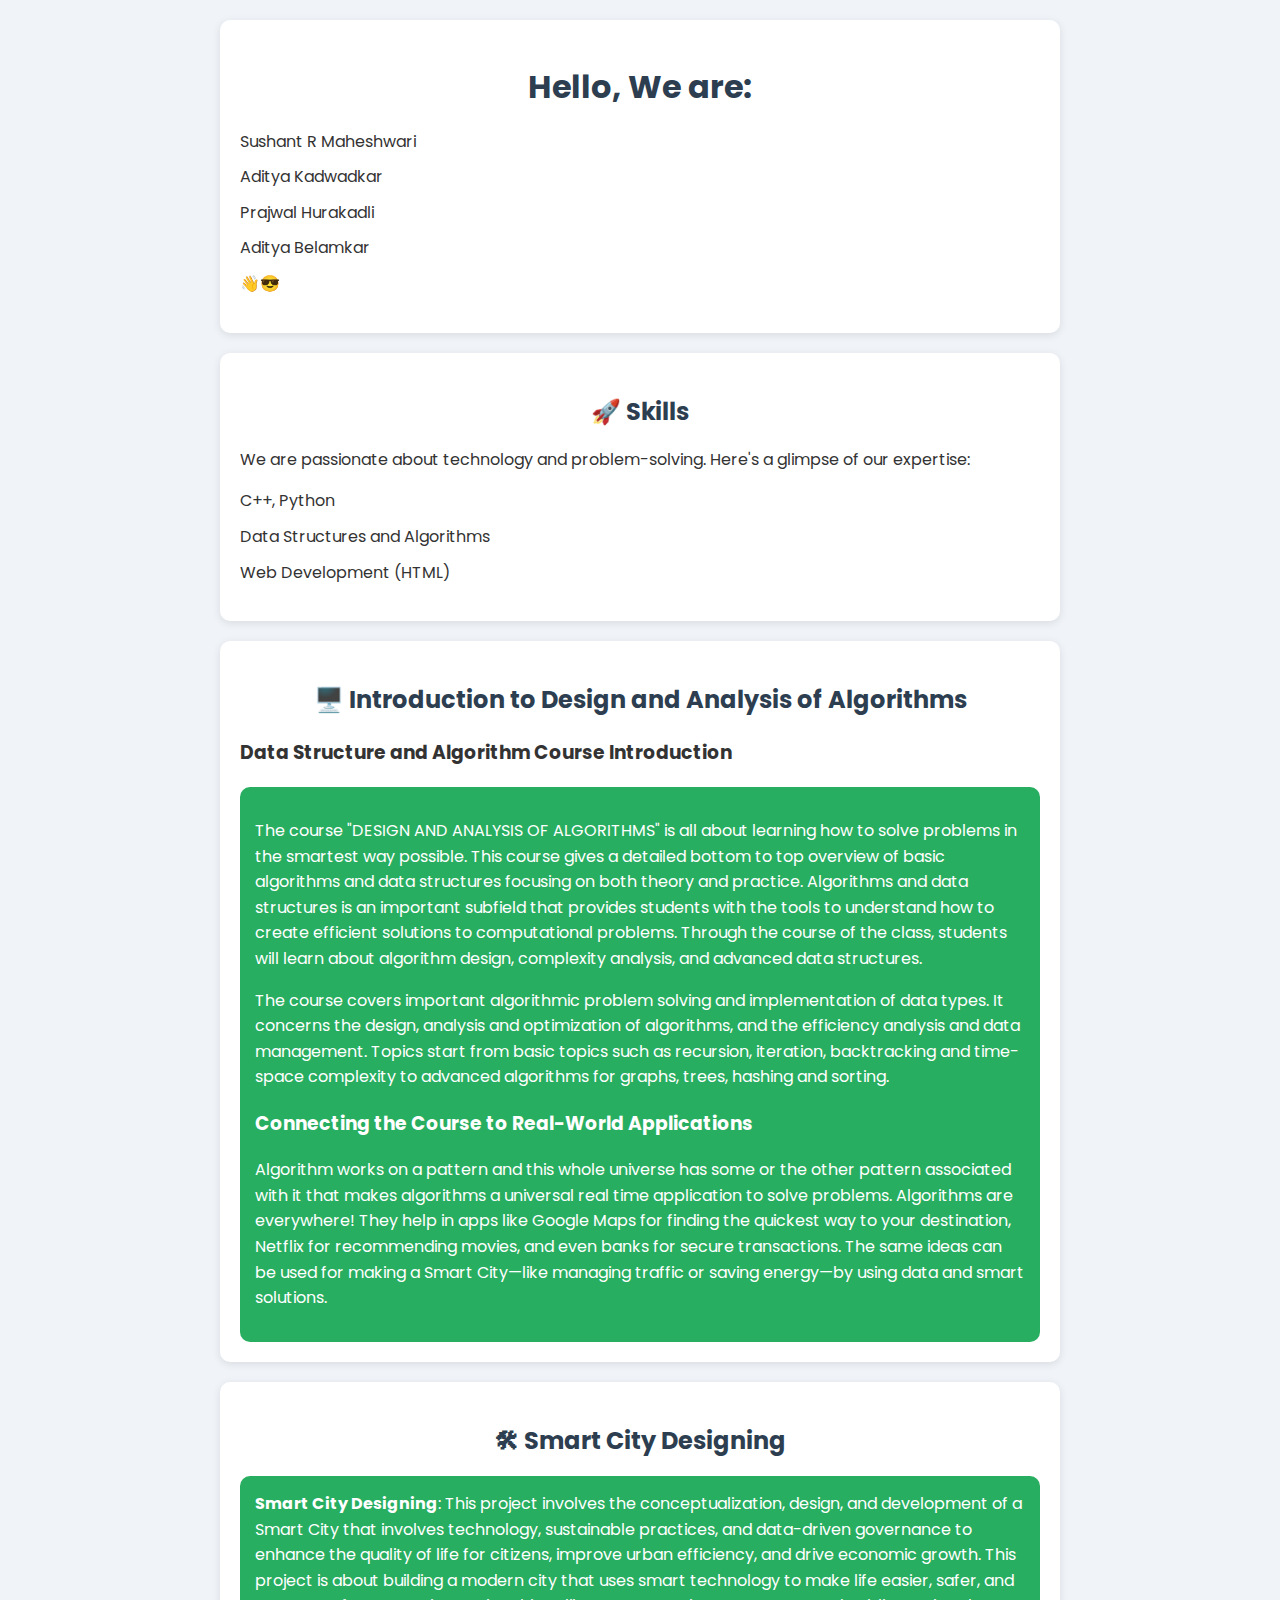
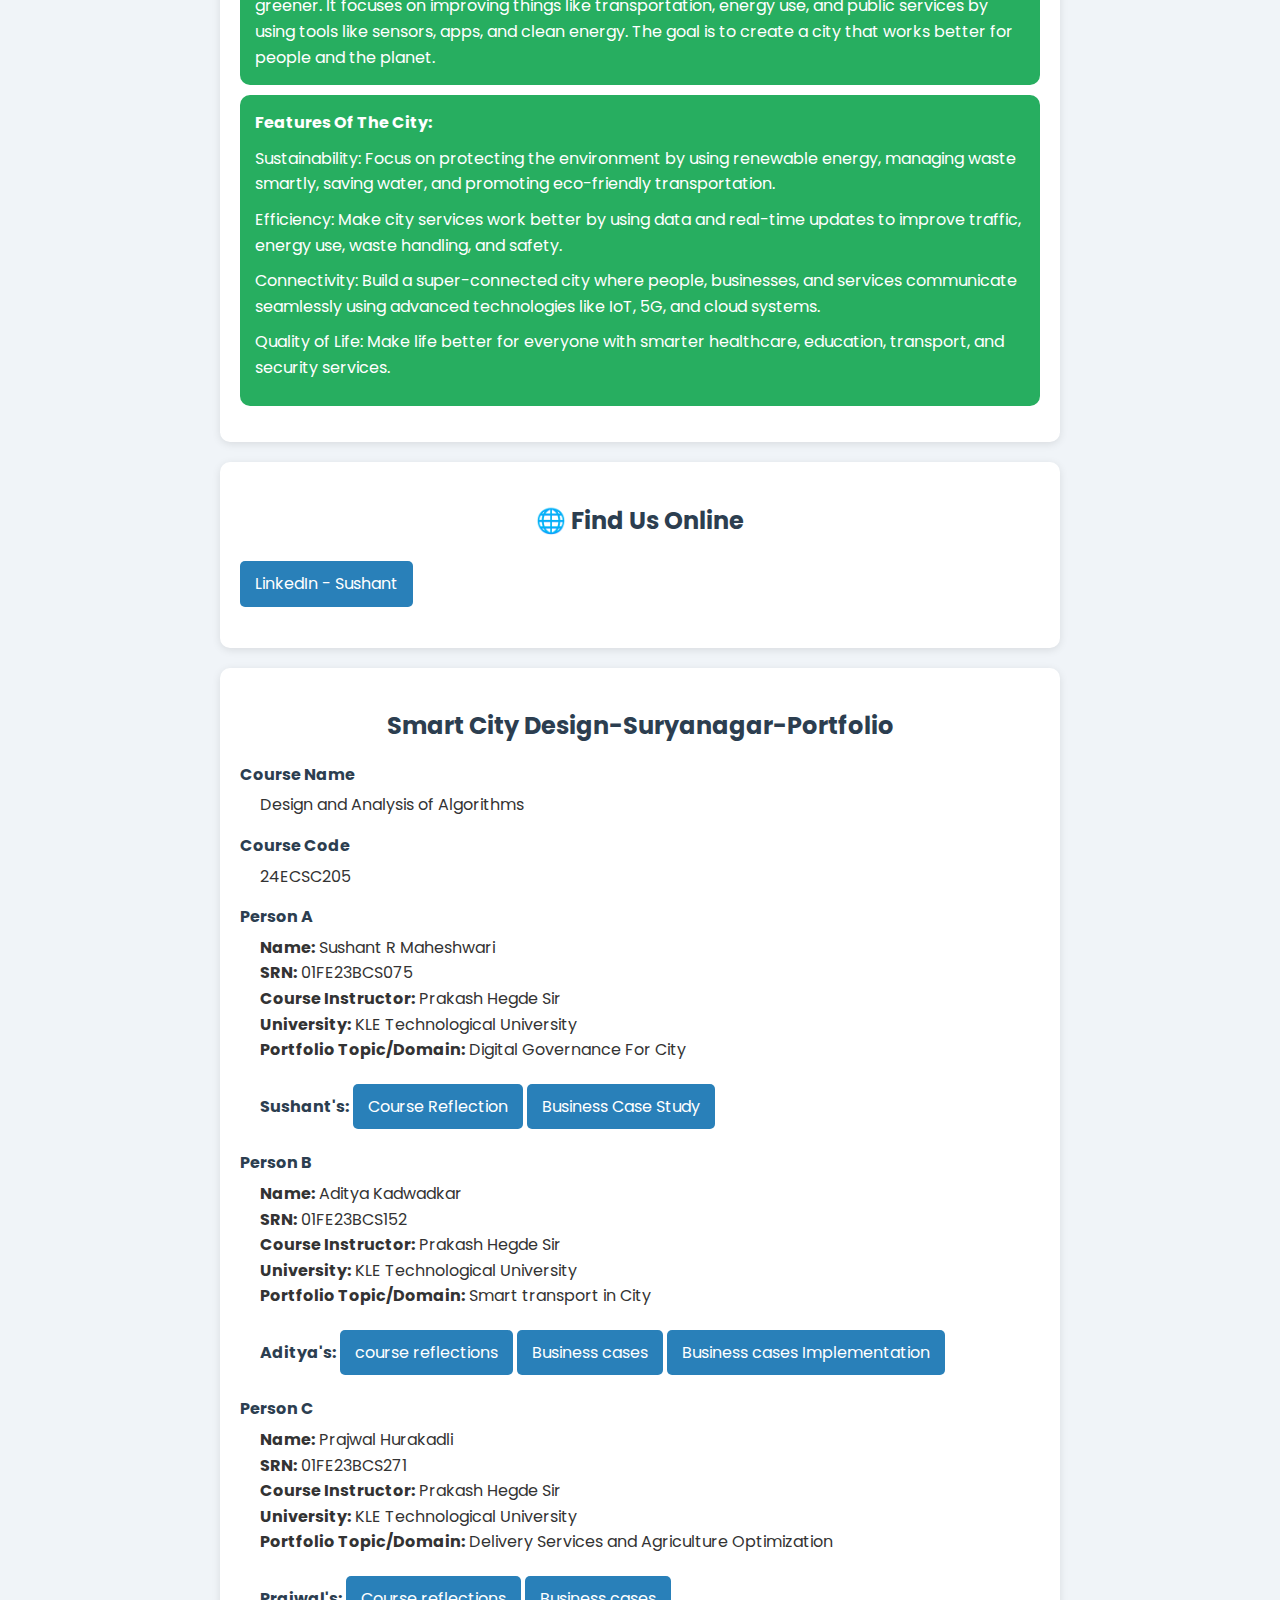
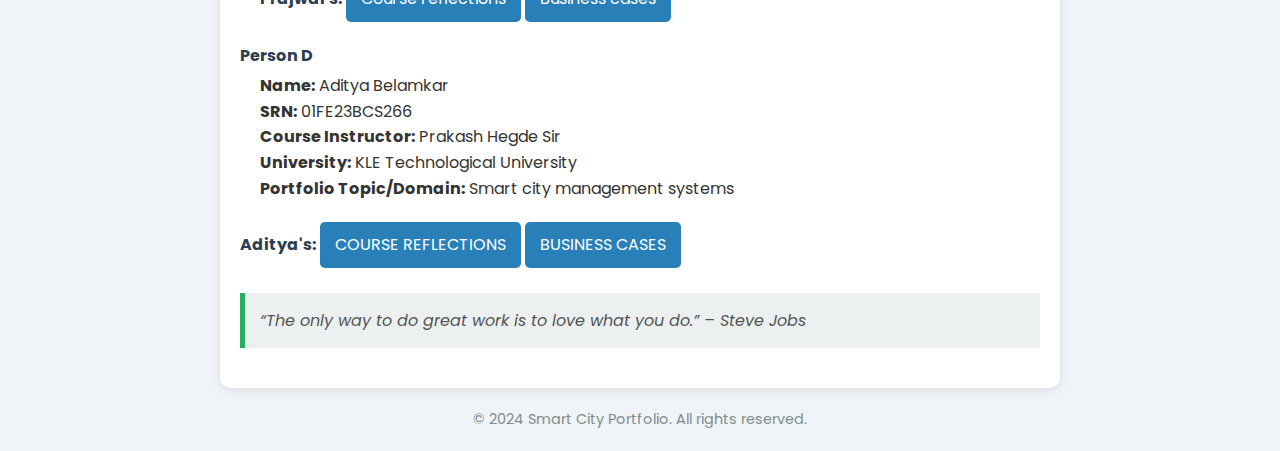
==== commit e5d66cb5: "Update index.html" ====
--- a/index.html
+++ b/index.html
@@ -167,7 +167,6 @@
     <section>
         <h2>🌐 Find Us Online</h2>
         <ul>
-            <li><a href="https://github.com/Sushant-RM" target="_blank" class="button">GitHub</a></li>
             <li><a href="https://www.linkedin.com/in/sushant-maheshwari-934bab280" target="_blank" class="button">LinkedIn - Sushant</a></li>
         </ul>
     </section>
